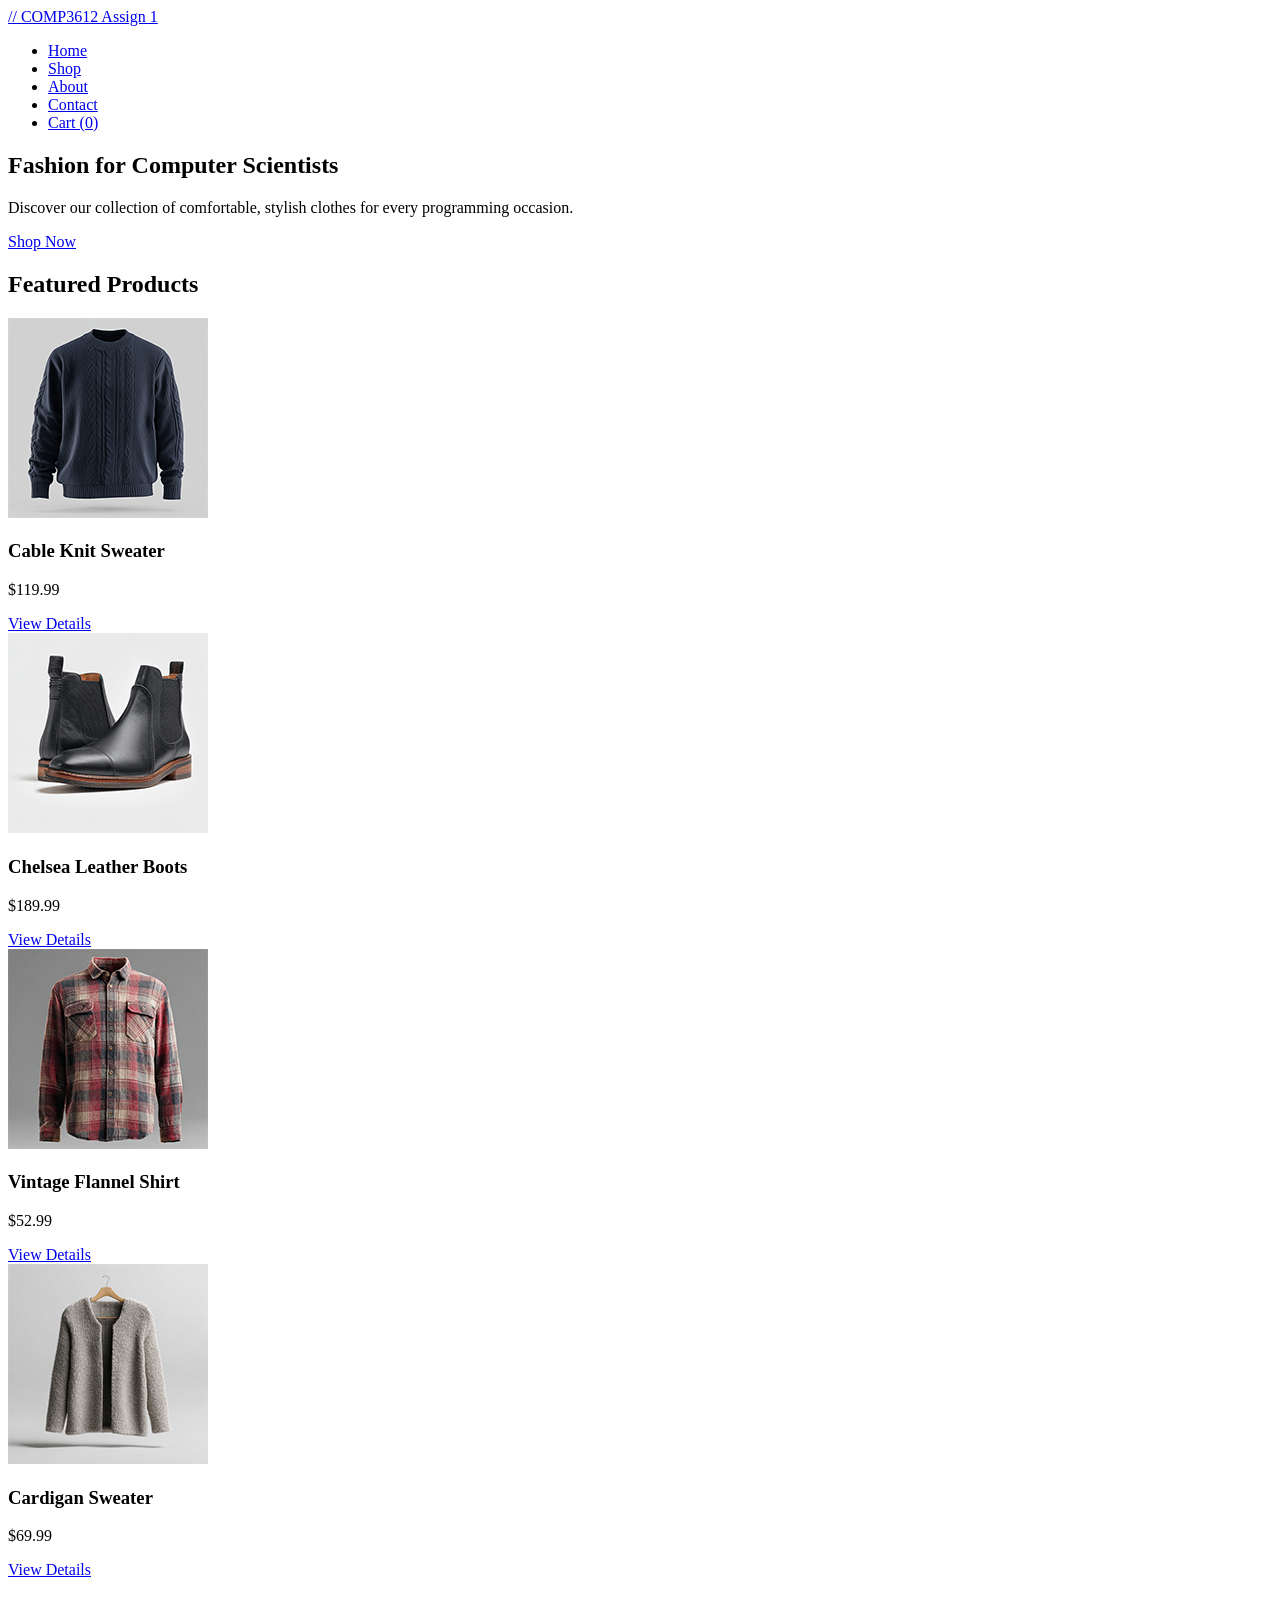
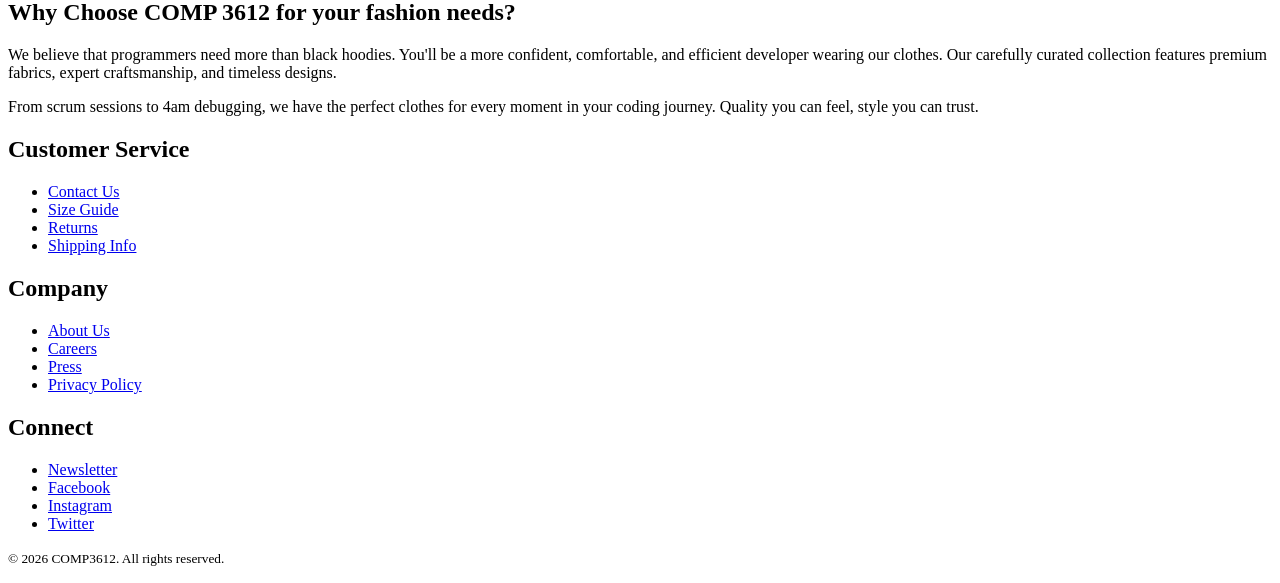
==== html/index.html @ d62c8488 "Build Home Page Build home page HTML with navigation, product cards, and footer" ====
<!DOCTYPE html>
<html lang="en">
<head>
    <meta charset="UTF-8">
    <meta name="viewport" content="width=device-width, initial-scale=1.0">
    <title>Home | COMP3612 Assign 1</title>
    <link rel="stylesheet" href="../css/style.css">
</head>
<body>

    <!-- Shared header -->
    <header class="site-header">
        <div class="header-content">
            <a class="site-logo" href="index.html">
                <span class="logo-mark">//</span> COMP3612 Assign 1
            </a>

            <nav aria-label="Main navigation">
                <ul class="nav-links">
                    <li>
                        <a href="index.html"
                           class="active"
                           aria-current="page">Home</a>
                    </li>
                    <li><a href="#">Shop</a></li>
                    <li><a href="about.html">About</a></li>
                    <li><a href="#">Contact</a></li>
                    <li><a href="#">Cart (0)</a></li>
                </ul>
            </nav>
        </div>
    </header>

    <main>
        <!-- Introductory banner -->
        <section class="hero">
            <div class="hero-content">
                <h1>Fashion for Computer Scientists</h1>
                <p>
                    Discover our collection of comfortable, stylish
                    clothes for every programming occasion.
                </p>
                <a class="button button-primary" href="#featured">
                    Shop Now
                </a>
            </div>
        </section>

        <!-- Featured products -->
        <section class="featured-products" id="featured">
            <div class="container">
                <h2>Featured Products</h2>

                <div class="product-grid">
                    <article class="product-card product-card-featured">
                        <div class="product-image">
                            <img
                                src="../data/images/003-small-front.png"
                                alt="Navy cable knit sweater">
                        </div>

                        <div class="product-info">
                            <h3>Cable Knit Sweater</h3>
                            <p class="price">$119.99</p>
                            <a class="button button-dark"
                               href="product.html">
                                View Details
                            </a>
                        </div>
                    </article>

                    <article class="product-card">
                        <div class="product-image">
                            <img
                                src="../data/images/008-small-front.png"
                                alt="Chelsea leather boots">
                        </div>

                        <div class="product-info">
                            <h3>Chelsea Leather Boots</h3>
                            <p class="price">$189.99</p>
                            <a class="button button-outline" href="#">
                                View Details
                            </a>
                        </div>
                    </article>

                    <article class="product-card">
                        <div class="product-image">
                            <img
                                src="../data/images/011-small-front.png"
                                alt="Vintage plaid flannel shirt">
                        </div>

                        <div class="product-info">
                            <h3>Vintage Flannel Shirt</h3>
                            <p class="price">$52.99</p>
                            <a class="button button-outline" href="#">
                                View Details
                            </a>
                        </div>
                    </article>

                    <article class="product-card">
                        <div class="product-image">
                            <img
                                src="../data/images/009-small-front.png"
                                alt="Lightweight cardigan sweater">
                        </div>

                        <div class="product-info">
                            <h3>Cardigan Sweater</h3>
                            <p class="price">$69.99</p>
                            <a class="button button-outline" href="#">
                                View Details
                            </a>
                        </div>
                    </article>
                </div>
            </div>
        </section>

        <!-- Store introduction -->
        <section class="why-choose">
            <div class="container">
                <h2>Why Choose COMP 3612 for your fashion needs?</h2>

                <p>
                    We believe that programmers need more than black
                    hoodies. You'll be a more confident, comfortable,
                    and efficient developer wearing our clothes.
                    Our carefully curated collection features premium
                    fabrics, expert craftsmanship, and timeless designs.
                </p>

                <p>
                    From scrum sessions to 4am debugging, we have the
                    perfect clothes for every moment in your coding
                    journey. Quality you can feel, style you can trust.
                </p>
            </div>
        </section>
    </main>

    <!-- Shared footer -->
    <footer class="site-footer">
        <div class="container">
            <div class="footer-columns">
                <section>
                    <h2>Customer Service</h2>
                    <ul>
                        <li><a href="#">Contact Us</a></li>
                        <li><a href="#">Size Guide</a></li>
                        <li><a href="#">Returns</a></li>
                        <li><a href="#">Shipping Info</a></li>
                    </ul>
                </section>

                <section>
                    <h2>Company</h2>
                    <ul>
                        <li><a href="about.html">About Us</a></li>
                        <li><a href="#">Careers</a></li>
                        <li><a href="#">Press</a></li>
                        <li><a href="#">Privacy Policy</a></li>
                    </ul>
                </section>

                <section>
                    <h2>Connect</h2>
                    <ul>
                        <li><a href="#">Newsletter</a></li>
                        <li><a href="#">Facebook</a></li>
                        <li><a href="#">Instagram</a></li>
                        <li><a href="#">Twitter</a></li>
                    </ul>
                </section>
            </div>

            <p class="copyright">
                <small>&copy; 2026 COMP3612. All rights reserved.</small>
            </p>
        </div>
    </footer>

</body>
</html>
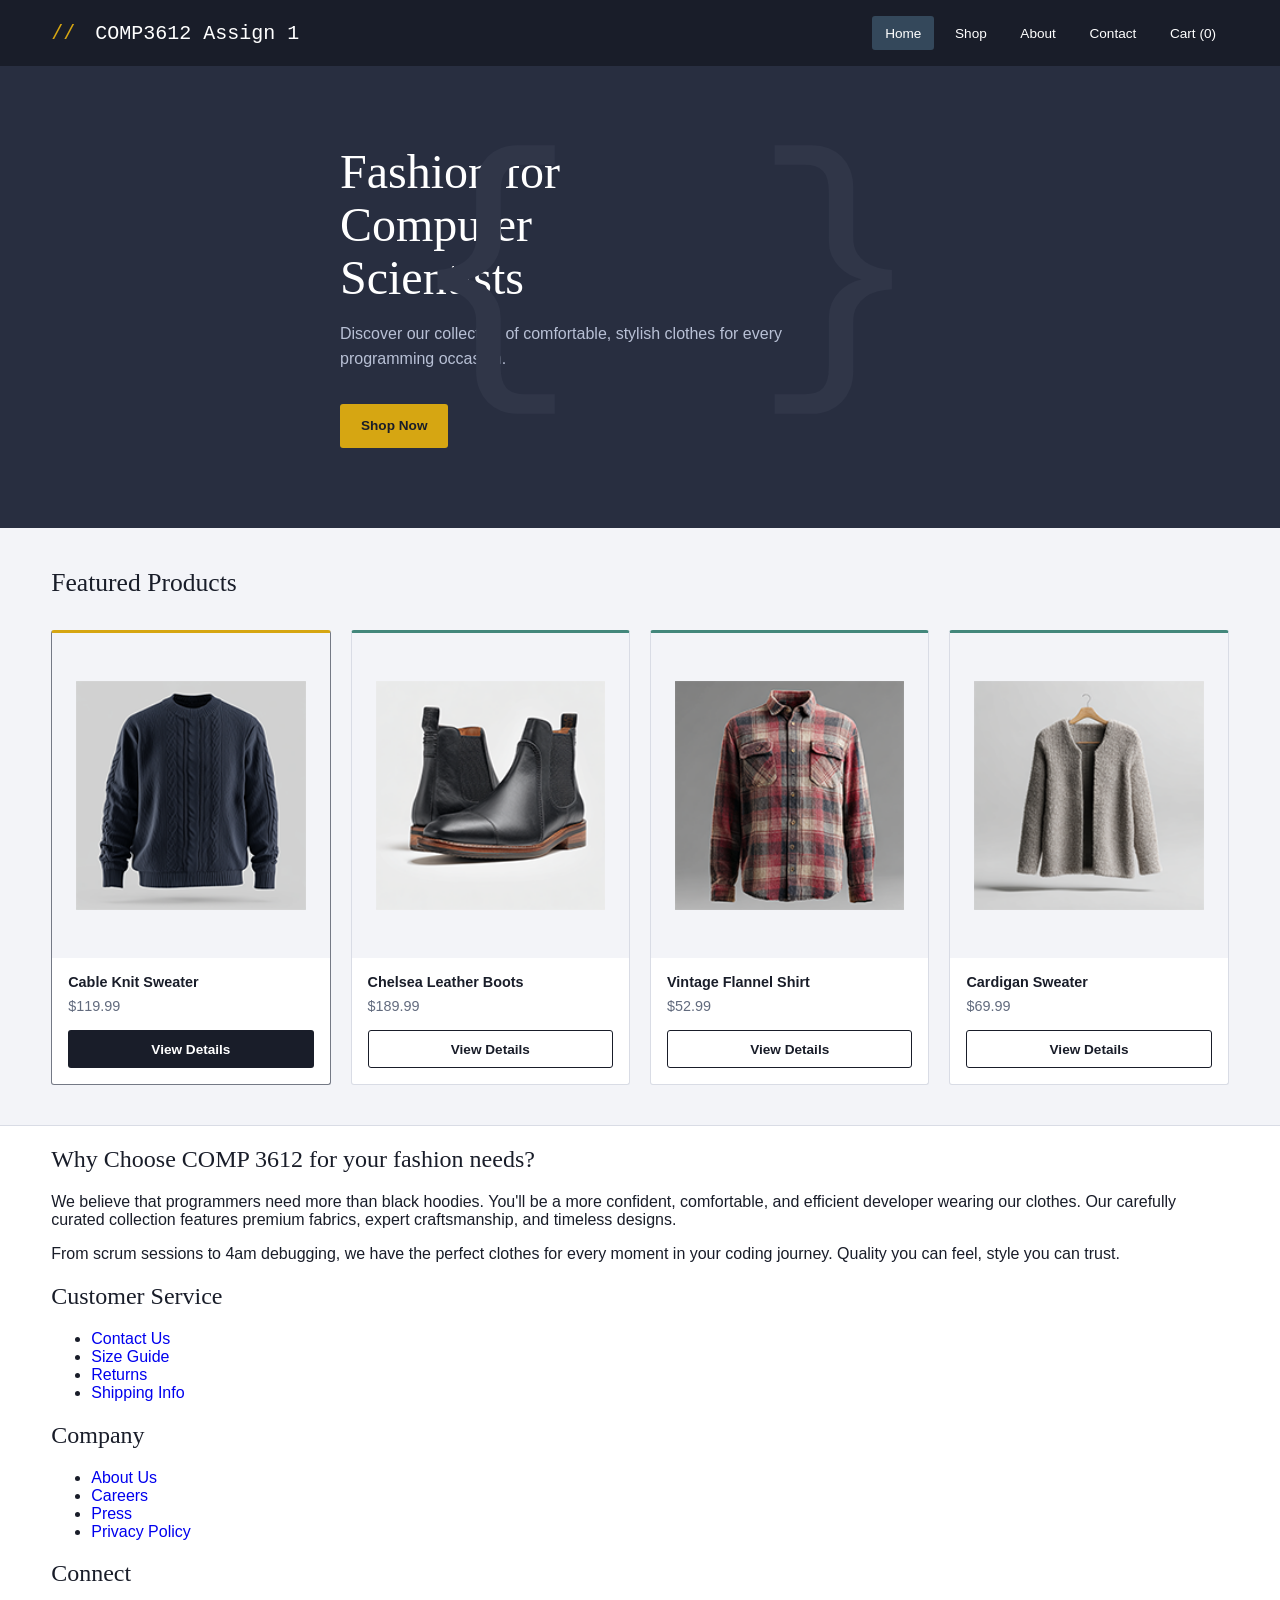
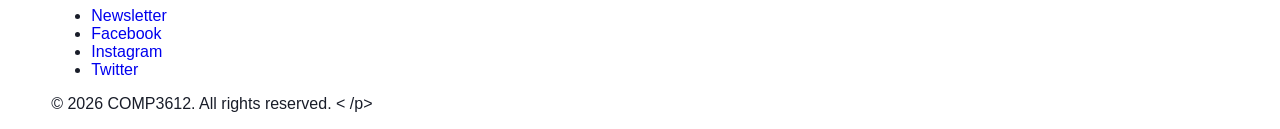
==== commit c4ff83a3: "Add files via upload Simplify grid rules and hero decoration markup" ====
--- a/html/index.html
+++ b/html/index.html
@@ -35,6 +35,7 @@
         <!-- Introductory banner -->
         <section class="hero">
             <div class="hero-content">
+                <span class="hero-decoration" aria-hidden="true">{ }</span>
                 <h1>Fashion for Computer Scientists</h1>
                 <p>
                     Discover our collection of comfortable, stylish
@@ -178,8 +179,8 @@
             </div>
 
             <p class="copyright">
-                <small>&copy; 2026 COMP3612. All rights reserved.</small>
-            </p>
+                &copy; 2026 COMP3612. All rights reserved.
+<           /p>
         </div>
     </footer>
 
--- a/css/style.css
+++ b/css/style.css
@@ -0,0 +1,245 @@
+/* General page styles */
+* {
+    box-sizing: border-box;
+}
+
+body {
+    margin: 0;
+    font-family: Arial, Helvetica, sans-serif;
+    font-size: 1rem;
+    color: #191d29;
+    background-color: white;
+}
+
+h1,
+h2 {
+    font-family: Georgia, "Times New Roman", serif;
+    font-weight: normal;
+}
+
+a {
+    text-decoration: none;
+}
+
+.container {
+    width: 92%;
+    max-width: 1200px;
+    margin: 0 auto;
+}
+
+/* Header */
+.site-header {
+    background-color: #191d29;
+}
+
+.header-content {
+    width: 92%;
+    max-width: 1200px;
+    margin: 0 auto;
+    padding: 1rem 0;
+
+    display: flex;
+    justify-content: space-between;
+    align-items: center;
+    flex-wrap: wrap;
+    gap: 1rem;
+}
+
+.site-logo {
+    color: white;
+    font-family: "Courier New", monospace;
+    font-size: 1.25rem;
+}
+
+.logo-mark {
+    color: #d6a612;
+    margin-right: 0.5rem;
+}
+
+.nav-links {
+    list-style: none;
+    margin: 0;
+    padding: 0;
+
+    display: flex;
+    flex-wrap: wrap;
+    gap: 0.5rem;
+}
+
+.nav-links a {
+    display: block;
+    padding: 0.6rem 0.8rem;
+    color: white;
+    font-size: 0.85rem;
+}
+
+.nav-links a.active {
+    background-color: #34485b;
+    border-radius: 3px;
+}
+
+.site-header a:hover {
+    color: #d6a612;
+}
+
+/* Hero banner */
+.hero {
+    position: relative;
+    overflow: hidden;
+    background-color: #282e40;
+    color: white;
+    padding: 5rem 2rem;
+}
+
+/* Decorative braces from the reference image */
+.hero-decoration {
+    position: absolute;
+    top: -2rem;
+    right: 1rem;
+    font-family: "Courier New", monospace;
+    font-size: 18rem;
+    color: #303648;
+}
+
+.hero-content {
+    position: relative;
+    max-width: 600px;
+    margin: 0 auto;
+}
+
+.hero h1 {
+    max-width: 340px;
+    margin: 0 0 1rem;
+    font-size: 3rem;
+    line-height: 1.1;
+}
+
+.hero p {
+    max-width: 500px;
+    margin: 0 0 2rem;
+    color: #b8c0d5;
+    line-height: 1.6;
+}
+
+/* Shared button styling */
+.button {
+    display: inline-block;
+    padding: 0.85rem 1.25rem;
+    border: 1px solid transparent;
+    border-radius: 3px;
+    font-size: 0.85rem;
+    font-weight: bold;
+    text-align: center;
+}
+
+.button-primary {
+    background-color: #d6a612;
+    color: #191d29;
+}
+
+.button-primary:hover {
+    background-color: #e7b929;
+}
+
+
+/* Featured products section */
+.featured-products {
+    background-color: #f3f4f8;
+    padding: 2.5rem 0;
+    border-bottom: 1px solid #d9dce5;
+}
+
+.featured-products h2 {
+    margin: 0 0 2rem;
+    font-size: 1.6rem;
+}
+
+/* Four equal-width columns */
+.product-grid {
+    display: grid;
+    grid-template-columns: 1fr 1fr 1fr 1fr;
+    gap: 1.25rem;
+}
+
+/* Individual product cards */
+.product-card {
+    overflow: hidden;
+    background-color: white;
+    border: 1px solid #d9dce5;
+    border-top: 3px solid #43877b;
+    border-radius: 3px;
+}
+
+.product-card-featured {
+    border-color: #747985;
+    border-top-color: #d6a612;
+}
+
+/* Image area */
+.product-image {
+    background-color: #f3f4f8;
+    padding: 3rem 1.5rem;
+}
+
+.product-image img {
+    display: block;
+    width: 100%;
+    height: auto;
+}
+
+/* Product name, price, and link */
+.product-info {
+    padding: 1rem;
+}
+
+.product-info h3 {
+    margin: 0 0 0.5rem;
+    font-size: 0.9rem;
+}
+
+.product-info .price {
+    margin: 0 0 1rem;
+    color: #626b7e;
+    font-size: 0.9rem;
+}
+
+.product-info .button {
+    display: block;
+    width: 100%;
+    padding: 0.65rem 0.5rem;
+}
+
+/* First product's dark button */
+.button-dark {
+    background-color: #191d29;
+    color: white;
+}
+
+.button-dark:hover {
+    background-color: #34485b;
+}
+
+/* Other products' outlined buttons */
+.button-outline {
+    border-color: #191d29;
+    background-color: white;
+    color: #191d29;
+}
+
+.button-outline:hover {
+    background-color: #191d29;
+    color: white;
+}
+
+/* Adjust the grid for smaller screens */
+@media (max-width: 800px) {
+    .product-grid {
+        grid-template-columns: 1fr 1fr;
+    }
+}
+
+@media (max-width: 480px) {
+    .product-grid {
+        grid-template-columns: 1fr;
+    }
+}
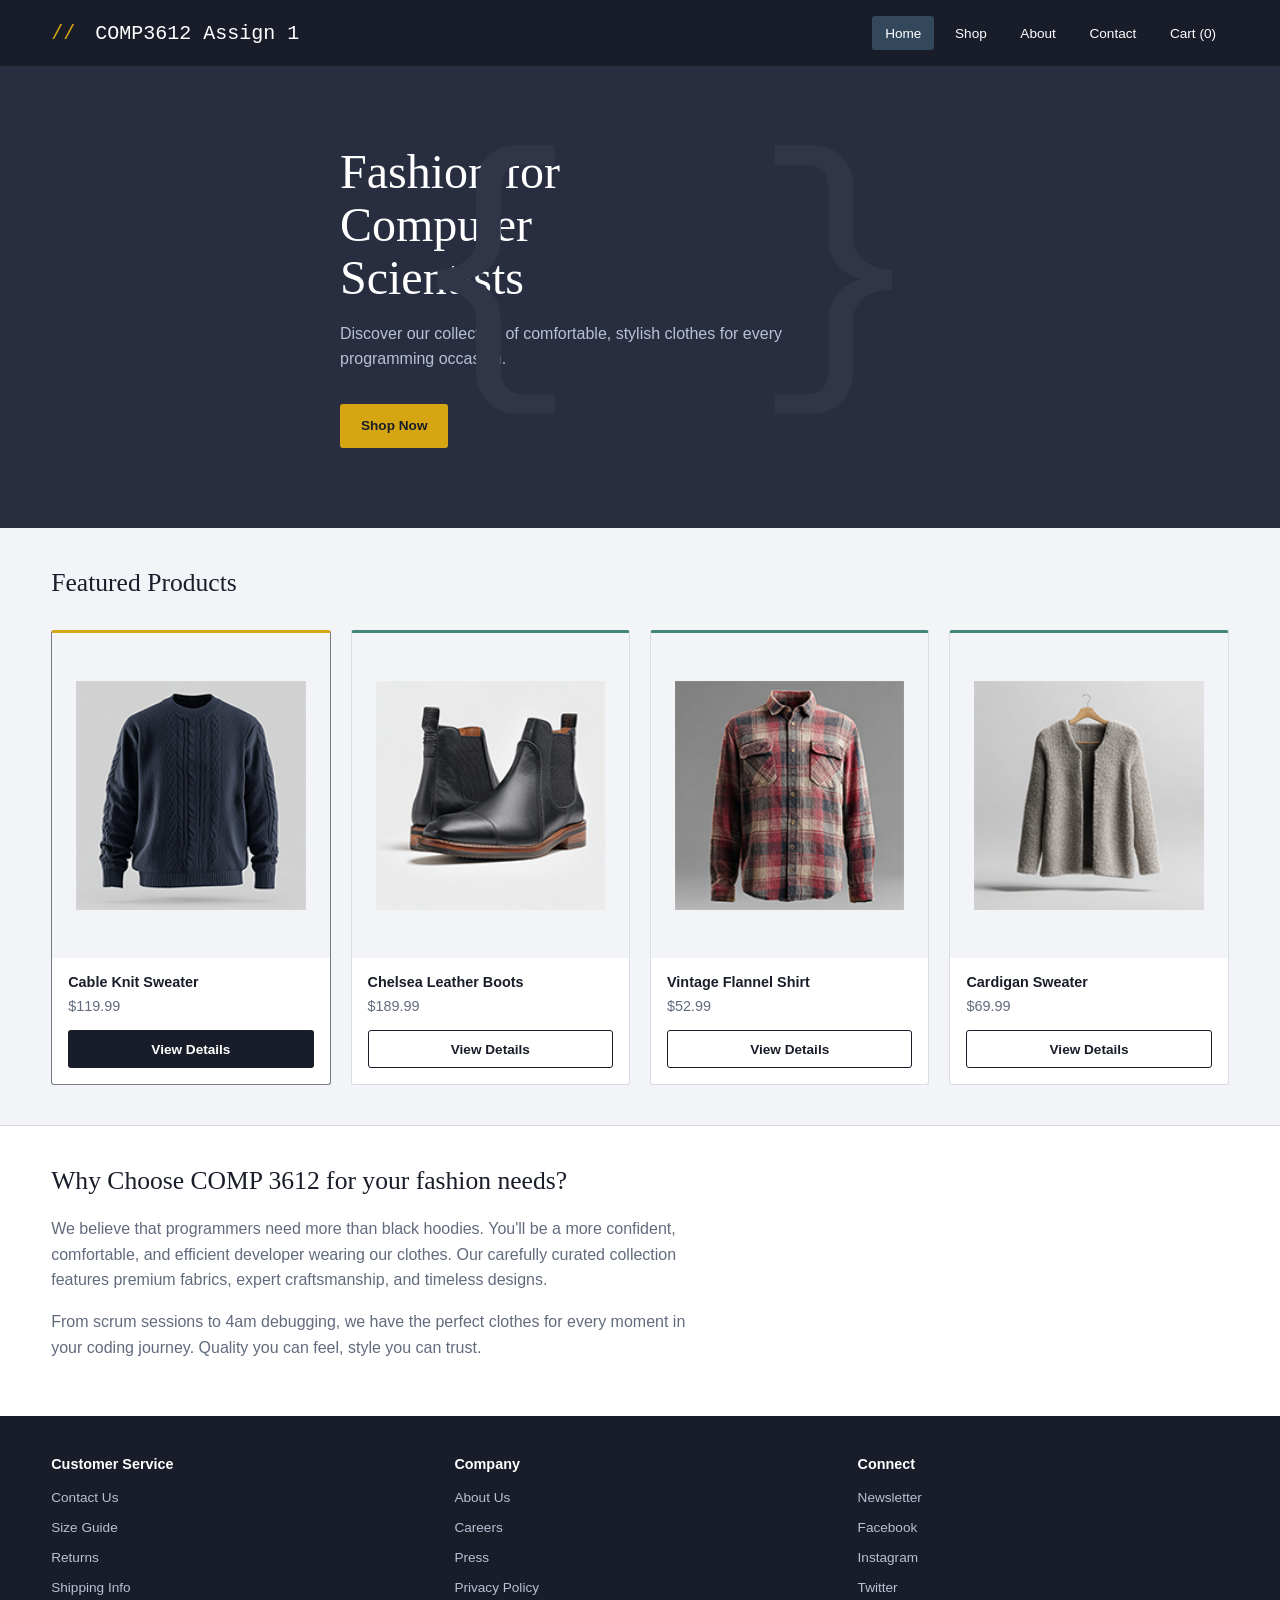
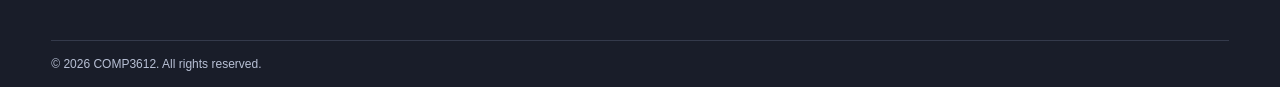
==== commit 4f2457e6: "Add files via upload home page finished" ====
--- a/html/index.html
+++ b/html/index.html
@@ -180,7 +180,7 @@
 
             <p class="copyright">
                 &copy; 2026 COMP3612. All rights reserved.
-<           /p>
+            </p>
         </div>
     </footer>
 
--- a/css/style.css
+++ b/css/style.css
@@ -242,4 +242,80 @@
     .product-grid {
         grid-template-columns: 1fr;
     }
+}
+
+
+/* Why Choose section */
+.why-choose {
+    background-color: white;
+    padding: 2.5rem 0;
+}
+
+.why-choose h2 {
+    margin: 0 0 1.25rem;
+    font-size: 1.6rem;
+}
+
+.why-choose p {
+    max-width: 650px;
+    margin: 0 0 1rem;
+    color: #626b7e;
+    font-size: 1rem;
+    line-height: 1.6;
+}
+
+/* Shared footer */
+.site-footer {
+    background-color: #191d29;
+    color: white;
+    padding: 2.5rem 0 1rem;
+}
+
+/* Three equal columns */
+.footer-columns {
+    display: grid;
+    grid-template-columns: 1fr 1fr 1fr;
+    gap: 2rem;
+}
+
+.footer-columns h2 {
+    margin: 0 0 1rem;
+    font-family: Arial, Helvetica, sans-serif;
+    font-size: 0.9rem;
+    font-weight: bold;
+}
+
+.footer-columns ul {
+    list-style: none;
+    margin: 0;
+    padding: 0;
+}
+
+.footer-columns li {
+    margin-bottom: 0.75rem;
+}
+
+.footer-columns a {
+    color: #b8c0d5;
+    font-size: 0.85rem;
+}
+
+.footer-columns a:hover {
+    color: #d6a612;
+}
+
+/* Copyright line */
+.copyright {
+    margin: 2rem 0 0;
+    border-top: 1px solid #343a4b;
+    padding-top: 1rem;
+    color: #b8c0d5;
+    font-size: 0.75rem;
+}
+
+/* Stack footer sections on narrow screens */
+@media (max-width: 600px) {
+    .footer-columns {
+        grid-template-columns: 1fr;
+    }
 }
